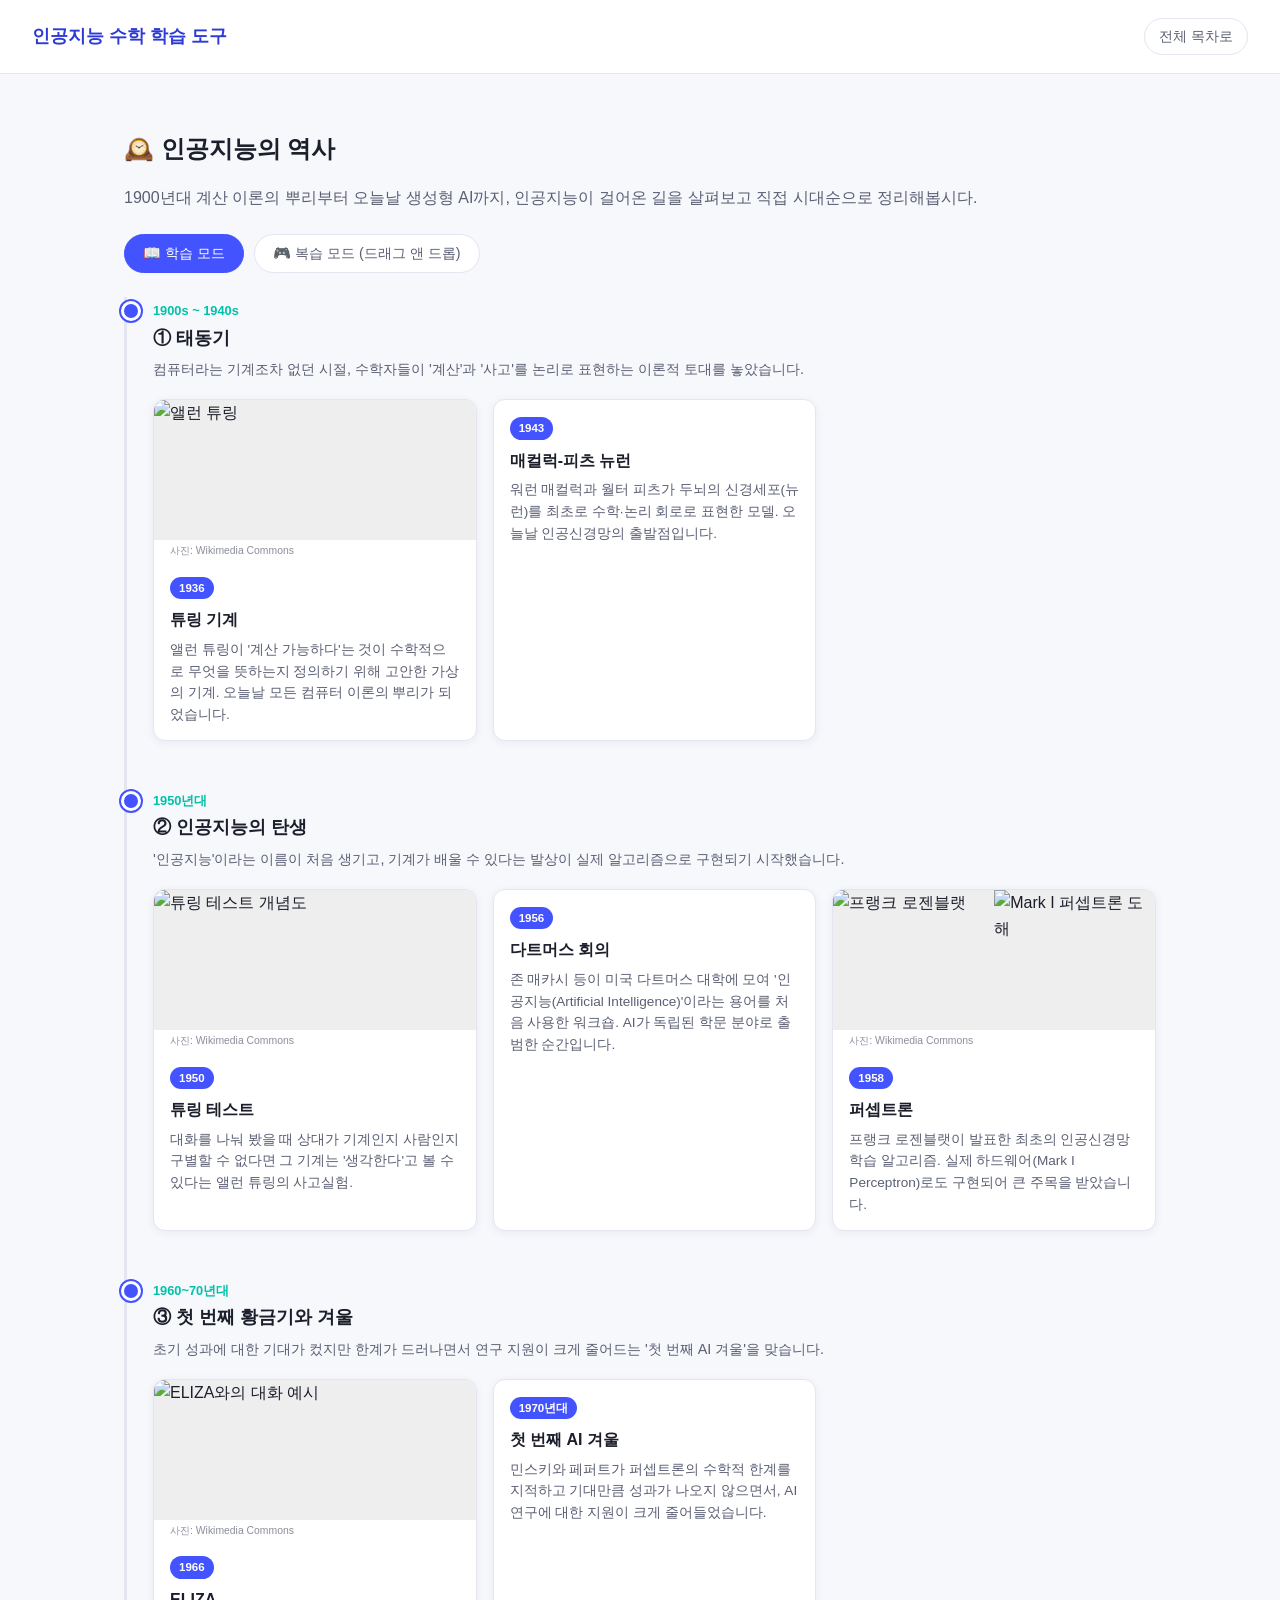
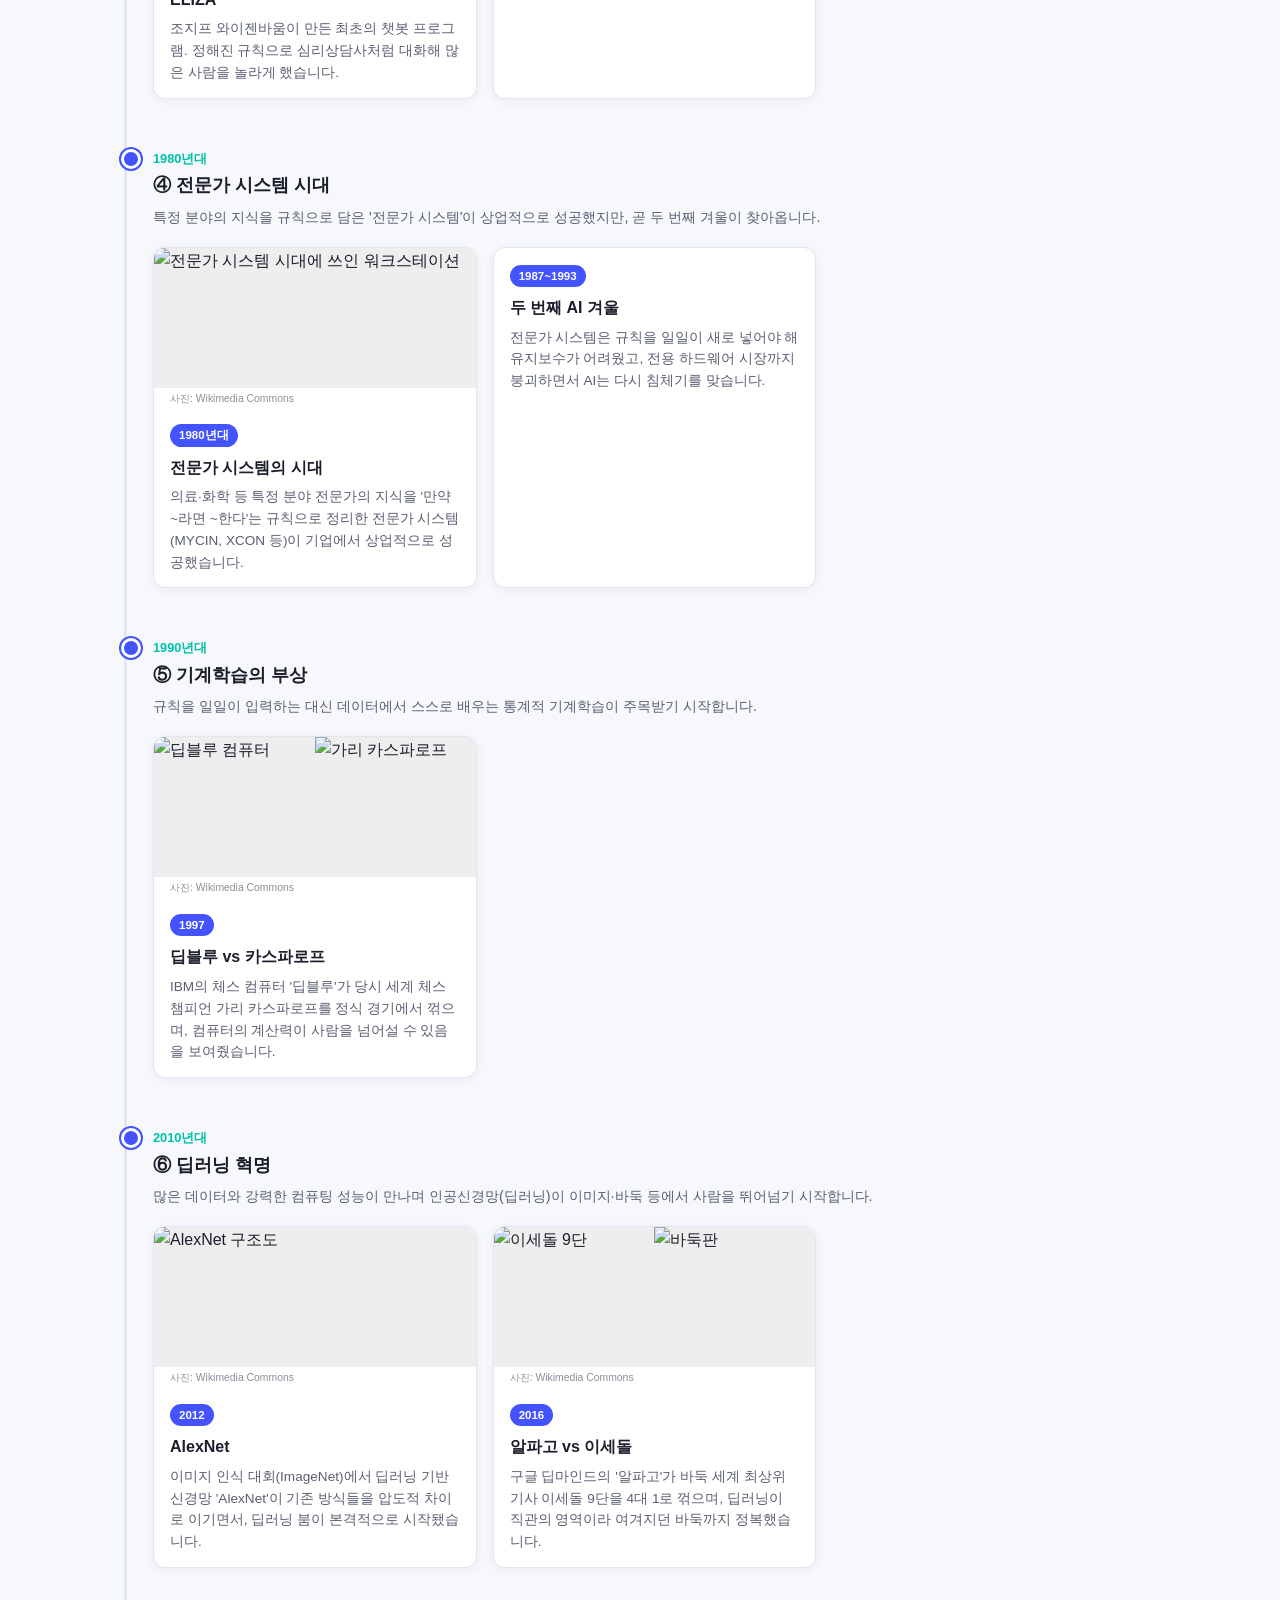
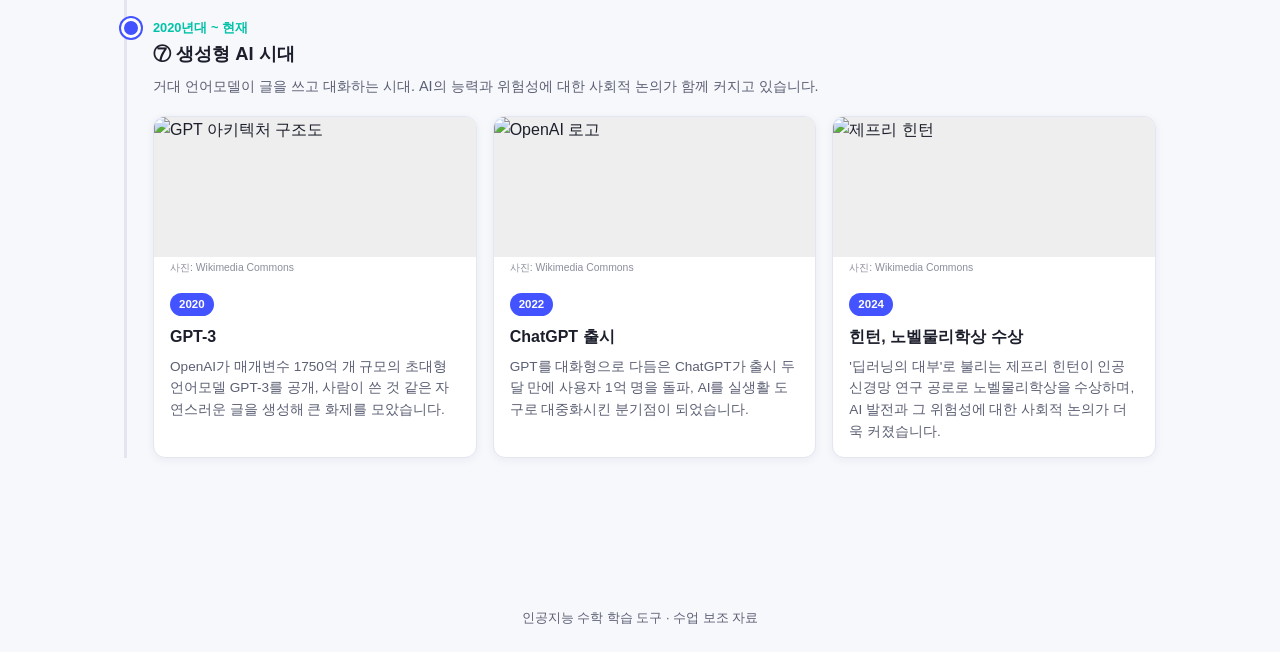
==== unit1-ai-history/ai-history.html @ d819236b "Add Unit 1: interactive AI history timeline with drag-and-drop review Covers 1900s foundations throu" ====
<!DOCTYPE html>
<html lang="ko">
<head>
<meta charset="UTF-8" />
<meta name="viewport" content="width=device-width, initial-scale=1.0" />
<title>인공지능의 역사 | 인공지능 수학 학습 도구</title>
<link rel="stylesheet" href="../assets/common.css" />
<style>
  .mode-switch {
    display: flex;
    gap: 10px;
    margin-bottom: 24px;
  }
  .mode-switch button {
    background: var(--color-surface);
    color: var(--color-text-muted);
    border: 1px solid var(--color-border);
  }
  .mode-switch button.active {
    background: var(--color-primary);
    color: white;
    border-color: var(--color-primary);
  }

  /* ---- 학습 모드: 타임라인 ---- */
  .timeline {
    position: relative;
    padding-left: 26px;
    border-left: 3px solid var(--color-border);
  }
  .era-block {
    margin-bottom: 46px;
    position: relative;
  }
  .era-block::before {
    content: "";
    position: absolute;
    left: -32px;
    top: 4px;
    width: 14px;
    height: 14px;
    border-radius: 50%;
    background: var(--color-primary);
    border: 3px solid var(--color-surface);
    box-shadow: 0 0 0 2px var(--color-primary);
  }
  .era-head h2 {
    margin: 0 0 2px;
    font-size: 1.15rem;
  }
  .era-head .range {
    font-size: 0.8rem;
    color: var(--color-accent);
    font-weight: 700;
  }
  .era-head p {
    margin: 6px 0 18px;
    color: var(--color-text-muted);
    font-size: 0.9rem;
  }
  .event-grid {
    display: grid;
    grid-template-columns: repeat(auto-fill, minmax(260px, 1fr));
    gap: 16px;
  }
  .event-card {
    background: var(--color-surface);
    border: 1px solid var(--color-border);
    border-radius: 12px;
    overflow: hidden;
    box-shadow: var(--shadow-card);
  }
  .event-card .imgs {
    display: flex;
  }
  .event-card .imgs img {
    width: 100%;
    height: 140px;
    object-fit: cover;
    display: block;
    background: #eee;
  }
  .event-card .imgs.no-img {
    display: none;
  }
  .event-card .body {
    padding: 14px 16px;
  }
  .event-card .year {
    display: inline-block;
    font-size: 0.72rem;
    font-weight: 700;
    color: white;
    background: var(--color-primary);
    padding: 2px 9px;
    border-radius: 999px;
    margin-bottom: 8px;
  }
  .event-card h3 {
    margin: 0 0 6px;
    font-size: 1rem;
  }
  .event-card p {
    margin: 0;
    font-size: 0.85rem;
    color: var(--color-text-muted);
  }
  .event-card .credit {
    display: block;
    font-size: 0.65rem;
    color: var(--color-text-muted);
    padding: 3px 16px 0;
    opacity: 0.7;
  }

  /* ---- 복습 모드: 드래그 앤 드롭 ---- */
  #reviewMode { display: none; }
  .review-toolbar {
    display: flex;
    justify-content: space-between;
    align-items: center;
    flex-wrap: wrap;
    gap: 10px;
    margin-bottom: 18px;
  }
  .score-badge {
    font-weight: 700;
    background: var(--color-bg);
    border-radius: 999px;
    padding: 8px 16px;
  }
  #cardPool {
    display: flex;
    flex-wrap: wrap;
    gap: 10px;
    min-height: 56px;
    padding: 14px;
    background: var(--color-bg);
    border: 1px dashed var(--color-border);
    border-radius: 12px;
    margin-bottom: 26px;
  }
  .event-chip {
    cursor: grab;
    user-select: none;
    background: var(--color-surface);
    border: 2px solid var(--color-border);
    border-radius: 10px;
    padding: 8px 14px;
    font-size: 0.85rem;
    font-weight: 600;
    box-shadow: var(--shadow-card);
    transition: transform 0.1s ease, border-color 0.15s ease;
  }
  .event-chip.selected {
    border-color: var(--color-primary);
    transform: translateY(-2px);
  }
  .event-chip.correct {
    border-color: var(--color-accent);
    background: #e9fbf7;
    cursor: default;
    opacity: 0.85;
  }
  .event-chip.wrong {
    animation: shake 0.35s;
    border-color: #ff5b77;
  }
  @keyframes shake {
    0%, 100% { transform: translateX(0); }
    25% { transform: translateX(-6px); }
    75% { transform: translateX(6px); }
  }

  .buckets {
    display: grid;
    grid-template-columns: repeat(auto-fit, minmax(180px, 1fr));
    gap: 14px;
  }
  .bucket {
    min-height: 130px;
    border: 2px dashed var(--color-border);
    border-radius: 12px;
    padding: 12px;
    background: var(--color-surface);
    transition: background 0.15s ease, border-color 0.15s ease;
  }
  .bucket.dragover {
    background: var(--color-bg);
    border-color: var(--color-primary);
  }
  .bucket h4 {
    margin: 0 0 4px;
    font-size: 0.85rem;
  }
  .bucket .range {
    font-size: 0.7rem;
    color: var(--color-accent);
    font-weight: 700;
    display: block;
    margin-bottom: 8px;
  }
  .bucket .slot {
    display: flex;
    flex-wrap: wrap;
    gap: 6px;
    min-height: 30px;
  }
</style>
</head>
<body>
<div id="site-header"></div>

<div class="page-wrap">
  <div class="tool-header">
    <h1>🕰️ 인공지능의 역사</h1>
    <p>1900년대 계산 이론의 뿌리부터 오늘날 생성형 AI까지, 인공지능이 걸어온 길을 살펴보고 직접 시대순으로 정리해봅시다.</p>
  </div>

  <div class="mode-switch">
    <button id="btnLearn" class="active">📖 학습 모드</button>
    <button id="btnReview">🎮 복습 모드 (드래그 앤 드롭)</button>
  </div>

  <!-- ===================== 학습 모드 ===================== -->
  <div id="learnMode">
    <div class="timeline" id="timeline"></div>
  </div>

  <!-- ===================== 복습 모드 ===================== -->
  <div id="reviewMode">
    <div class="panel">
      <p style="margin-top:0;">카드를 알맞은 시대 칸으로 <strong>드래그</strong>하거나, 카드를 <strong>탭한 뒤 원하는 칸을 탭</strong>해서 놓아보세요. 다 놓았으면 채점해보세요.</p>
      <div class="review-toolbar">
        <div class="score-badge">정답 <span id="scoreVal">0</span> / <span id="scoreTotal">0</span></div>
        <div class="controls" style="margin:0;">
          <button id="gradeBtn">채점하기</button>
          <button class="secondary" id="shuffleBtn">다시 섞기</button>
        </div>
      </div>
      <div id="cardPool"></div>
      <div class="buckets" id="buckets"></div>
    </div>
  </div>
</div>

<div id="site-footer"></div>
<script src="../assets/common.js"></script>
<script>
AIMath.header({ home: "../index.html" });
AIMath.footer();

const CREDIT = "Wikimedia Commons";

const ERAS = [
  { id: "A", label: "① 태동기", range: "1900s ~ 1940s", desc: "컴퓨터라는 기계조차 없던 시절, 수학자들이 '계산'과 '사고'를 논리로 표현하는 이론적 토대를 놓았습니다." },
  { id: "B", label: "② 인공지능의 탄생", range: "1950년대", desc: "'인공지능'이라는 이름이 처음 생기고, 기계가 배울 수 있다는 발상이 실제 알고리즘으로 구현되기 시작했습니다." },
  { id: "C", label: "③ 첫 번째 황금기와 겨울", range: "1960~70년대", desc: "초기 성과에 대한 기대가 컸지만 한계가 드러나면서 연구 지원이 크게 줄어드는 '첫 번째 AI 겨울'을 맞습니다." },
  { id: "D", label: "④ 전문가 시스템 시대", range: "1980년대", desc: "특정 분야의 지식을 규칙으로 담은 '전문가 시스템'이 상업적으로 성공했지만, 곧 두 번째 겨울이 찾아옵니다." },
  { id: "E", label: "⑤ 기계학습의 부상", range: "1990년대", desc: "규칙을 일일이 입력하는 대신 데이터에서 스스로 배우는 통계적 기계학습이 주목받기 시작합니다." },
  { id: "F", label: "⑥ 딥러닝 혁명", range: "2010년대", desc: "많은 데이터와 강력한 컴퓨팅 성능이 만나며 인공신경망(딥러닝)이 이미지·바둑 등에서 사람을 뛰어넘기 시작합니다." },
  { id: "G", label: "⑦ 생성형 AI 시대", range: "2020년대 ~ 현재", desc: "거대 언어모델이 글을 쓰고 대화하는 시대. AI의 능력과 위험성에 대한 사회적 논의가 함께 커지고 있습니다." },
];
const EVENTS = [
  {
    id: 1, era: "A", year: "1936", title: "튜링 기계",
    desc: "앨런 튜링이 '계산 가능하다'는 것이 수학적으로 무엇을 뜻하는지 정의하기 위해 고안한 가상의 기계. 오늘날 모든 컴퓨터 이론의 뿌리가 되었습니다.",
    imgs: [{ src: "https://upload.wikimedia.org/wikipedia/commons/c/ce/Alan_turing_header.jpg", alt: "앨런 튜링" }],
  },
  {
    id: 2, era: "A", year: "1943", title: "매컬럭-피츠 뉴런",
    desc: "워런 매컬럭과 월터 피츠가 두뇌의 신경세포(뉴런)를 최초로 수학·논리 회로로 표현한 모델. 오늘날 인공신경망의 출발점입니다.",
    imgs: [],
  },
  {
    id: 3, era: "B", year: "1950", title: "튜링 테스트",
    desc: "대화를 나눠 봤을 때 상대가 기계인지 사람인지 구별할 수 없다면 그 기계는 '생각한다'고 볼 수 있다는 앨런 튜링의 사고실험.",
    imgs: [{ src: "https://upload.wikimedia.org/wikipedia/commons/5/55/Turing_test_diagram.png", alt: "튜링 테스트 개념도" }],
  },
  {
    id: 4, era: "B", year: "1956", title: "다트머스 회의",
    desc: "존 매카시 등이 미국 다트머스 대학에 모여 '인공지능(Artificial Intelligence)'이라는 용어를 처음 사용한 워크숍. AI가 독립된 학문 분야로 출범한 순간입니다.",
    imgs: [],
  },
  {
    id: 5, era: "B", year: "1958", title: "퍼셉트론",
    desc: "프랭크 로젠블랫이 발표한 최초의 인공신경망 학습 알고리즘. 실제 하드웨어(Mark I Perceptron)로도 구현되어 큰 주목을 받았습니다.",
    imgs: [
      { src: "https://upload.wikimedia.org/wikipedia/commons/3/3b/Frank_Rosenblatt.jpg", alt: "프랭크 로젠블랫" },
      { src: "https://upload.wikimedia.org/wikipedia/commons/thumb/1/13/Mark_I_Perceptron%2C_Figure_2_of_operator%27s_manual.png/960px-Mark_I_Perceptron%2C_Figure_2_of_operator%27s_manual.png", alt: "Mark I 퍼셉트론 도해" },
    ],
  },
  {
    id: 6, era: "C", year: "1966", title: "ELIZA",
    desc: "조지프 와이젠바움이 만든 최초의 챗봇 프로그램. 정해진 규칙으로 심리상담사처럼 대화해 많은 사람을 놀라게 했습니다.",
    imgs: [{ src: "https://upload.wikimedia.org/wikipedia/commons/7/79/ELIZA_conversation.png", alt: "ELIZA와의 대화 예시" }],
  },
  {
    id: 7, era: "C", year: "1970년대", title: "첫 번째 AI 겨울",
    desc: "민스키와 페퍼트가 퍼셉트론의 수학적 한계를 지적하고 기대만큼 성과가 나오지 않으면서, AI 연구에 대한 지원이 크게 줄어들었습니다.",
    imgs: [],
  },
  {
    id: 8, era: "D", year: "1980년대", title: "전문가 시스템의 시대",
    desc: "의료·화학 등 특정 분야 전문가의 지식을 '만약 ~라면 ~한다'는 규칙으로 정리한 전문가 시스템(MYCIN, XCON 등)이 기업에서 상업적으로 성공했습니다.",
    imgs: [{ src: "https://upload.wikimedia.org/wikipedia/commons/5/53/Symbolics3640_Modified.JPG", alt: "전문가 시스템 시대에 쓰인 워크스테이션" }],
  },
  {
    id: 9, era: "D", year: "1987~1993", title: "두 번째 AI 겨울",
    desc: "전문가 시스템은 규칙을 일일이 새로 넣어야 해 유지보수가 어려웠고, 전용 하드웨어 시장까지 붕괴하면서 AI는 다시 침체기를 맞습니다.",
    imgs: [],
  },
  {
    id: 10, era: "E", year: "1997", title: "딥블루 vs 카스파로프",
    desc: "IBM의 체스 컴퓨터 '딥블루'가 당시 세계 체스 챔피언 가리 카스파로프를 정식 경기에서 꺾으며, 컴퓨터의 계산력이 사람을 넘어설 수 있음을 보여줬습니다.",
    imgs: [
      { src: "https://upload.wikimedia.org/wikipedia/commons/b/be/Deep_Blue.jpg", alt: "딥블루 컴퓨터" },
      { src: "https://upload.wikimedia.org/wikipedia/commons/thumb/b/b9/Garri_Kasparow_%2818776605665%29_%28cropped%29_2.jpg/960px-Garri_Kasparow_%2818776605665%29_%28cropped%29_2.jpg", alt: "가리 카스파로프" },
    ],
  },
  {
    id: 11, era: "F", year: "2012", title: "AlexNet",
    desc: "이미지 인식 대회(ImageNet)에서 딥러닝 기반 신경망 'AlexNet'이 기존 방식들을 압도적 차이로 이기면서, 딥러닝 붐이 본격적으로 시작됐습니다.",
    imgs: [{ src: "https://upload.wikimedia.org/wikipedia/commons/thumb/a/ad/AlexNet_block_diagram.svg/960px-AlexNet_block_diagram.svg.png", alt: "AlexNet 구조도" }],
  },
  {
    id: 12, era: "F", year: "2016", title: "알파고 vs 이세돌",
    desc: "구글 딥마인드의 '알파고'가 바둑 세계 최상위 기사 이세돌 9단을 4대 1로 꺾으며, 딥러닝이 직관의 영역이라 여겨지던 바둑까지 정복했습니다.",
    imgs: [
      { src: "https://upload.wikimedia.org/wikipedia/commons/2/25/Lee_Se-Dol_-_2016_%28cropped%29.jpg", alt: "이세돌 9단" },
      { src: "https://upload.wikimedia.org/wikipedia/commons/thumb/2/2a/FloorGoban.JPG/960px-FloorGoban.JPG", alt: "바둑판" },
    ],
  },
  {
    id: 13, era: "G", year: "2020", title: "GPT-3",
    desc: "OpenAI가 매개변수 1750억 개 규모의 초대형 언어모델 GPT-3를 공개, 사람이 쓴 것 같은 자연스러운 글을 생성해 큰 화제를 모았습니다.",
    imgs: [{ src: "https://upload.wikimedia.org/wikipedia/commons/thumb/5/51/Full_GPT_architecture.svg/960px-Full_GPT_architecture.svg.png", alt: "GPT 아키텍처 구조도" }],
  },
  {
    id: 14, era: "G", year: "2022", title: "ChatGPT 출시",
    desc: "GPT를 대화형으로 다듬은 ChatGPT가 출시 두 달 만에 사용자 1억 명을 돌파, AI를 실생활 도구로 대중화시킨 분기점이 되었습니다.",
    imgs: [{ src: "https://upload.wikimedia.org/wikipedia/commons/thumb/6/66/OpenAI_logo_2025_%28symbol%29.svg/960px-OpenAI_logo_2025_%28symbol%29.svg.png", alt: "OpenAI 로고" }],
  },
  {
    id: 15, era: "G", year: "2024", title: "힌턴, 노벨물리학상 수상",
    desc: "'딥러닝의 대부'로 불리는 제프리 힌턴이 인공신경망 연구 공로로 노벨물리학상을 수상하며, AI 발전과 그 위험성에 대한 사회적 논의가 더욱 커졌습니다.",
    imgs: [{ src: "https://upload.wikimedia.org/wikipedia/commons/thumb/8/82/Geoffrey_Hinton_in_2026.jpg/960px-Geoffrey_Hinton_in_2026.jpg", alt: "제프리 힌턴" }],
  },
];

// ---------------- 학습 모드 렌더 ----------------
const timelineEl = document.getElementById("timeline");
ERAS.forEach(era => {
  const block = document.createElement("div");
  block.className = "era-block";
  const evs = EVENTS.filter(e => e.era === era.id);
  block.innerHTML =
    '<div class="era-head"><span class="range">' + era.range + '</span><h2>' + era.label + '</h2><p>' + era.desc + '</p></div>' +
    '<div class="event-grid">' +
    evs.map(ev => {
      const imgsHtml = ev.imgs.length
        ? '<div class="imgs">' + ev.imgs.map(im => '<img src="' + im.src + '" alt="' + im.alt + '" loading="lazy">').join("") + '</div>' +
          '<span class="credit">사진: ' + CREDIT + '</span>'
        : "";
      return '<div class="event-card">' + imgsHtml +
        '<div class="body"><span class="year">' + ev.year + '</span><h3>' + ev.title + '</h3><p>' + ev.desc + '</p></div></div>';
    }).join("") +
    '</div>';
  timelineEl.appendChild(block);
});

// ---------------- 모드 전환 ----------------
const btnLearn = document.getElementById("btnLearn");
const btnReview = document.getElementById("btnReview");
const learnMode = document.getElementById("learnMode");
const reviewMode = document.getElementById("reviewMode");

btnLearn.addEventListener("click", () => {
  btnLearn.classList.add("active");
  btnReview.classList.remove("active");
  learnMode.style.display = "";
  reviewMode.style.display = "none";
});
btnReview.addEventListener("click", () => {
  btnReview.classList.add("active");
  btnLearn.classList.remove("active");
  reviewMode.style.display = "";
  learnMode.style.display = "none";
});

// ---------------- 복습 모드: 드래그 앤 드롭 ----------------
const cardPool = document.getElementById("cardPool");
const bucketsEl = document.getElementById("buckets");
const scoreVal = document.getElementById("scoreVal");
const scoreTotal = document.getElementById("scoreTotal");
scoreTotal.textContent = EVENTS.length;

let selectedChip = null;

function shuffle(arr) {
  const a = arr.slice();
  for (let i = a.length - 1; i > 0; i--) {
    const j = Math.floor(Math.random() * (i + 1));
    [a[i], a[j]] = [a[j], a[i]];
  }
  return a;
}

function buildBuckets() {
  bucketsEl.innerHTML = "";
  ERAS.forEach(era => {
    const b = document.createElement("div");
    b.className = "bucket";
    b.dataset.era = era.id;
    b.innerHTML = '<h4>' + era.label + '</h4><span class="range">' + era.range + '</span><div class="slot"></div>';
    bucketsEl.appendChild(b);
    attachBucketEvents(b);
  });
}

function buildChip(ev) {
  const chip = document.createElement("div");
  chip.className = "event-chip";
  chip.draggable = true;
  chip.dataset.id = ev.id;
  chip.dataset.era = ev.era;
  chip.textContent = ev.title;

  chip.addEventListener("dragstart", e => {
    e.dataTransfer.setData("text/plain", ev.id);
    setTimeout(() => chip.style.opacity = "0.4", 0);
  });
  chip.addEventListener("dragend", () => { chip.style.opacity = "1"; });

  chip.addEventListener("click", () => {
    if (chip.classList.contains("correct")) return;
    if (selectedChip === chip) {
      chip.classList.remove("selected");
      selectedChip = null;
      return;
    }
    if (selectedChip) selectedChip.classList.remove("selected");
    selectedChip = chip;
    chip.classList.add("selected");
  });

  return chip;
}

function attachBucketEvents(bucket) {
  bucket.addEventListener("dragover", e => { e.preventDefault(); bucket.classList.add("dragover"); });
  bucket.addEventListener("dragleave", () => bucket.classList.remove("dragover"));
  bucket.addEventListener("drop", e => {
    e.preventDefault();
    bucket.classList.remove("dragover");
    const id = e.dataTransfer.getData("text/plain");
    const chip = document.querySelector('.event-chip[data-id="' + id + '"]');
    if (chip) bucket.querySelector(".slot").appendChild(chip);
  });
  bucket.addEventListener("click", () => {
    if (selectedChip) {
      bucket.querySelector(".slot").appendChild(selectedChip);
      selectedChip.classList.remove("selected");
      selectedChip = null;
    }
  });
}

function setupReview() {
  cardPool.innerHTML = "";
  buildBuckets();
  shuffle(EVENTS).forEach(ev => cardPool.appendChild(buildChip(ev)));
  scoreVal.textContent = "0";
}

document.getElementById("shuffleBtn").addEventListener("click", setupReview);

document.getElementById("gradeBtn").addEventListener("click", () => {
  let correct = 0;
  document.querySelectorAll(".bucket").forEach(bucket => {
    const eraId = bucket.dataset.era;
    bucket.querySelectorAll(".event-chip").forEach(chip => {
      if (chip.classList.contains("correct")) { correct++; return; }
      if (chip.dataset.era === eraId) {
        chip.classList.add("correct");
        correct++;
      } else {
        chip.classList.add("wrong");
        setTimeout(() => {
          chip.classList.remove("wrong");
          cardPool.appendChild(chip);
        }, 400);
      }
    });
  });
  scoreVal.textContent = correct;
});

setupReview();
</script>
</body>
</html>
---- assets/common.css ----
/* 인공지능 수학 학습 도구 - 공통 스타일 */

:root {
  --color-bg: #f7f8fc;
  --color-surface: #ffffff;
  --color-text: #1c1f2b;
  --color-text-muted: #5b5f73;
  --color-primary: #4353ff;
  --color-primary-dark: #2d3ad6;
  --color-accent: #00c2a8;
  --color-border: #e3e5f0;
  --shadow-card: 0 2px 10px rgba(30, 34, 60, 0.06);
  --shadow-card-hover: 0 8px 24px rgba(30, 34, 60, 0.12);
  --radius: 14px;
  --font-sans: "Pretendard", "Noto Sans KR", -apple-system, BlinkMacSystemFont,
    "Malgun Gothic", sans-serif;
}

* {
  box-sizing: border-box;
}

body {
  margin: 0;
  font-family: var(--font-sans);
  background: var(--color-bg);
  color: var(--color-text);
  line-height: 1.6;
}

a {
  color: inherit;
  text-decoration: none;
}

.site-header {
  display: flex;
  align-items: center;
  justify-content: space-between;
  padding: 18px 32px;
  background: var(--color-surface);
  border-bottom: 1px solid var(--color-border);
  position: sticky;
  top: 0;
  z-index: 10;
}

.site-header .brand {
  font-weight: 800;
  font-size: 1.1rem;
  color: var(--color-primary-dark);
}

.site-header .home-link {
  font-size: 0.9rem;
  color: var(--color-text-muted);
  padding: 6px 14px;
  border-radius: 999px;
  border: 1px solid var(--color-border);
}

.site-header .home-link:hover {
  background: var(--color-bg);
}

.page-wrap {
  max-width: 1080px;
  margin: 0 auto;
  padding: 40px 24px 80px;
}

.hero {
  text-align: center;
  padding: 48px 20px 16px;
}

.hero h1 {
  font-size: 2rem;
  margin-bottom: 8px;
}

.hero p {
  color: var(--color-text-muted);
  font-size: 1.05rem;
}

.unit-section {
  margin-top: 48px;
}

.unit-section h2 {
  font-size: 1.3rem;
  border-left: 5px solid var(--color-primary);
  padding-left: 12px;
  margin-bottom: 18px;
}

.unit-section .unit-desc {
  color: var(--color-text-muted);
  font-size: 0.92rem;
  margin: -10px 0 18px 17px;
}

.card-grid {
  display: grid;
  grid-template-columns: repeat(auto-fill, minmax(240px, 1fr));
  gap: 16px;
}

.tool-card {
  display: block;
  background: var(--color-surface);
  border: 1px solid var(--color-border);
  border-radius: var(--radius);
  padding: 20px;
  box-shadow: var(--shadow-card);
  transition: transform 0.15s ease, box-shadow 0.15s ease;
}

.tool-card:not(.disabled):hover {
  transform: translateY(-3px);
  box-shadow: var(--shadow-card-hover);
}

.tool-card .icon {
  font-size: 1.6rem;
}

.tool-card h3 {
  margin: 10px 0 6px;
  font-size: 1.05rem;
}

.tool-card p {
  margin: 0;
  font-size: 0.85rem;
  color: var(--color-text-muted);
}

.tool-card.disabled {
  opacity: 0.5;
  cursor: not-allowed;
}

.badge {
  display: inline-block;
  font-size: 0.7rem;
  padding: 2px 8px;
  border-radius: 999px;
  background: var(--color-accent);
  color: white;
  margin-left: 6px;
  vertical-align: middle;
}

.badge.soon {
  background: var(--color-text-muted);
}

/* 개별 도구 페이지 공통 레이아웃 */
.tool-header {
  margin-bottom: 24px;
}

.tool-header h1 {
  font-size: 1.5rem;
  margin-bottom: 6px;
}

.tool-header p {
  color: var(--color-text-muted);
}

.panel {
  background: var(--color-surface);
  border: 1px solid var(--color-border);
  border-radius: var(--radius);
  padding: 24px;
  box-shadow: var(--shadow-card);
  margin-bottom: 24px;
}

.controls {
  display: flex;
  flex-wrap: wrap;
  gap: 20px;
  align-items: center;
  margin-bottom: 16px;
}

.control-group {
  display: flex;
  flex-direction: column;
  gap: 6px;
  font-size: 0.85rem;
  color: var(--color-text-muted);
}

.control-group input[type="range"] {
  width: 180px;
}

.control-group .value {
  color: var(--color-text);
  font-weight: 600;
}

button {
  font-family: inherit;
  font-size: 0.9rem;
  padding: 9px 18px;
  border-radius: 999px;
  border: none;
  background: var(--color-primary);
  color: white;
  cursor: pointer;
  transition: background 0.15s ease;
}

button:hover {
  background: var(--color-primary-dark);
}

button.secondary {
  background: var(--color-surface);
  color: var(--color-text);
  border: 1px solid var(--color-border);
}

button.secondary:hover {
  background: var(--color-bg);
}

canvas {
  width: 100%;
  display: block;
  background: var(--color-surface);
  border-radius: 10px;
}

.log-table {
  width: 100%;
  border-collapse: collapse;
  font-size: 0.85rem;
}

.log-table th,
.log-table td {
  text-align: right;
  padding: 6px 10px;
  border-bottom: 1px solid var(--color-border);
}

.log-table th:first-child,
.log-table td:first-child {
  text-align: left;
}

.stat-row {
  display: flex;
  gap: 24px;
  flex-wrap: wrap;
  font-size: 0.95rem;
  margin-bottom: 16px;
}

.stat-row .stat {
  background: var(--color-bg);
  border-radius: 10px;
  padding: 10px 16px;
}

.stat .label {
  font-size: 0.75rem;
  color: var(--color-text-muted);
  display: block;
}

.stat .val {
  font-weight: 700;
  font-size: 1.1rem;
}

.site-footer {
  text-align: center;
  padding: 24px;
  color: var(--color-text-muted);
  font-size: 0.8rem;
}
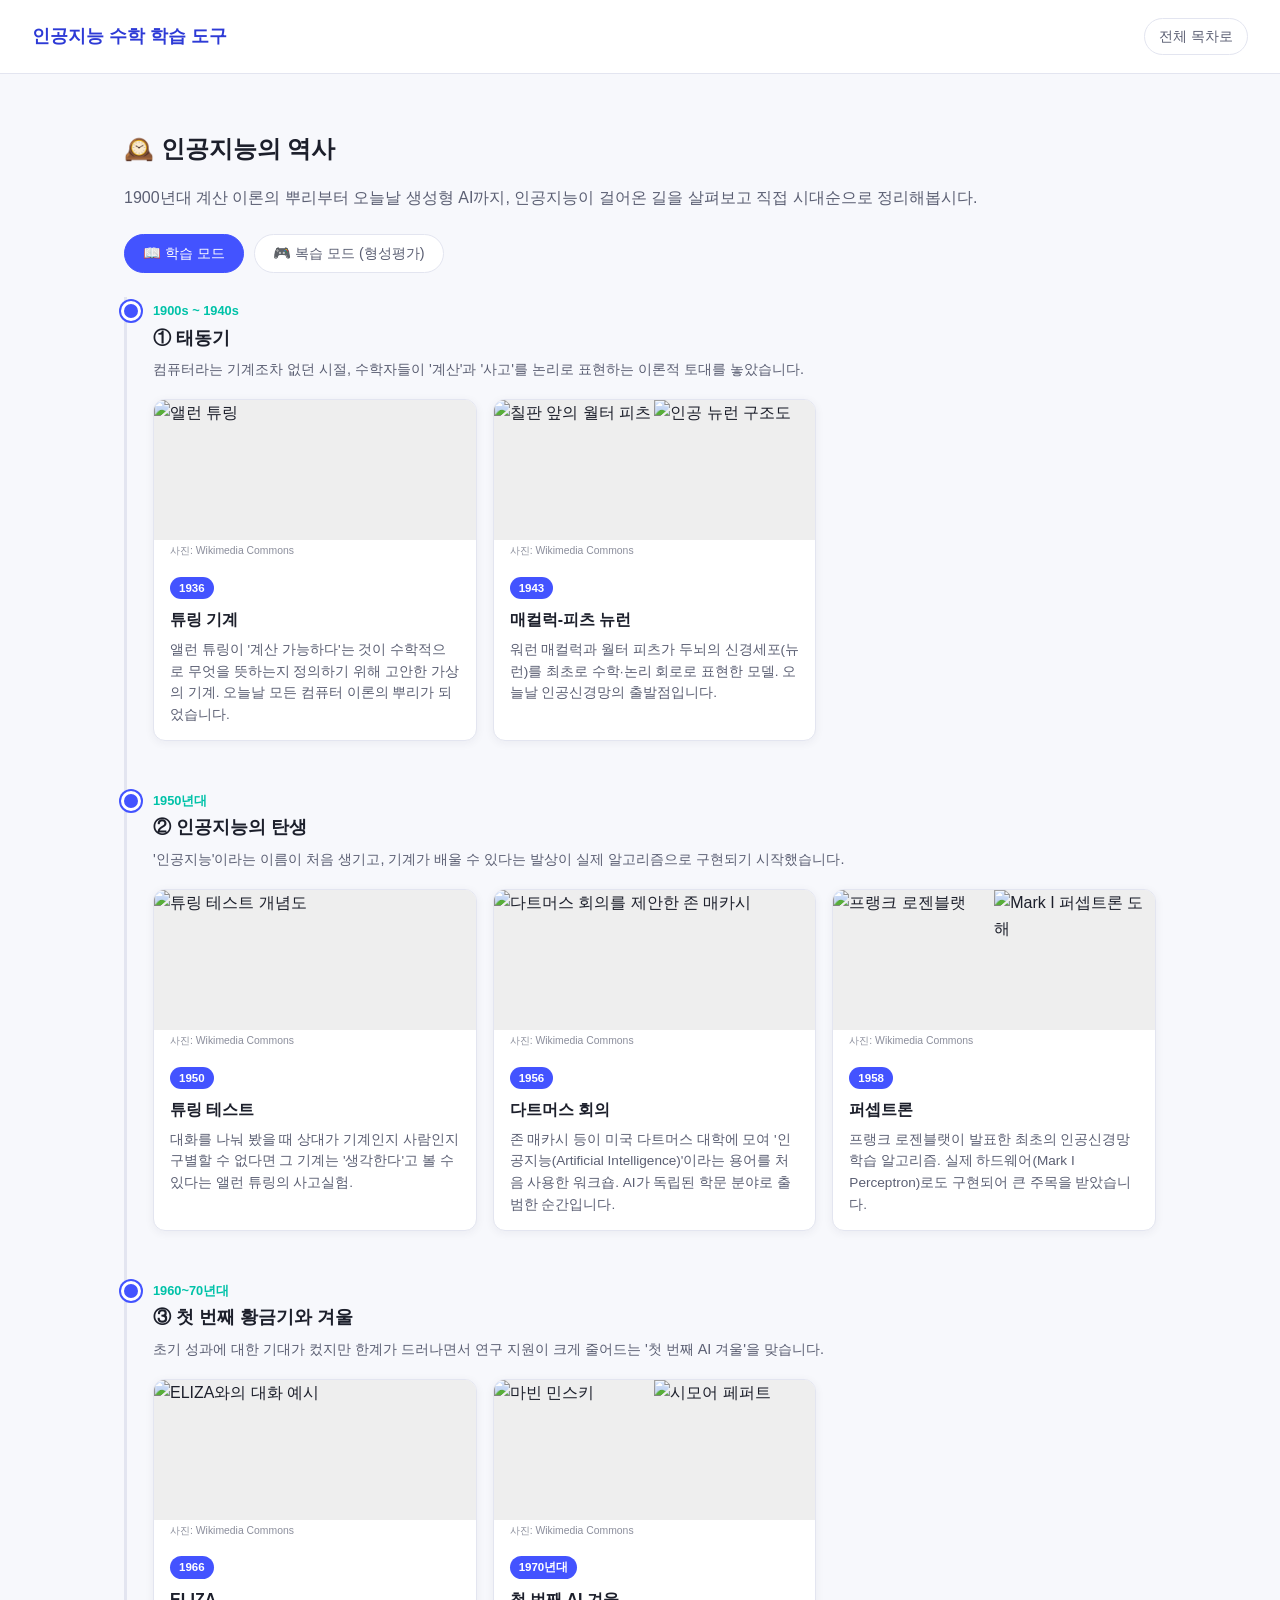
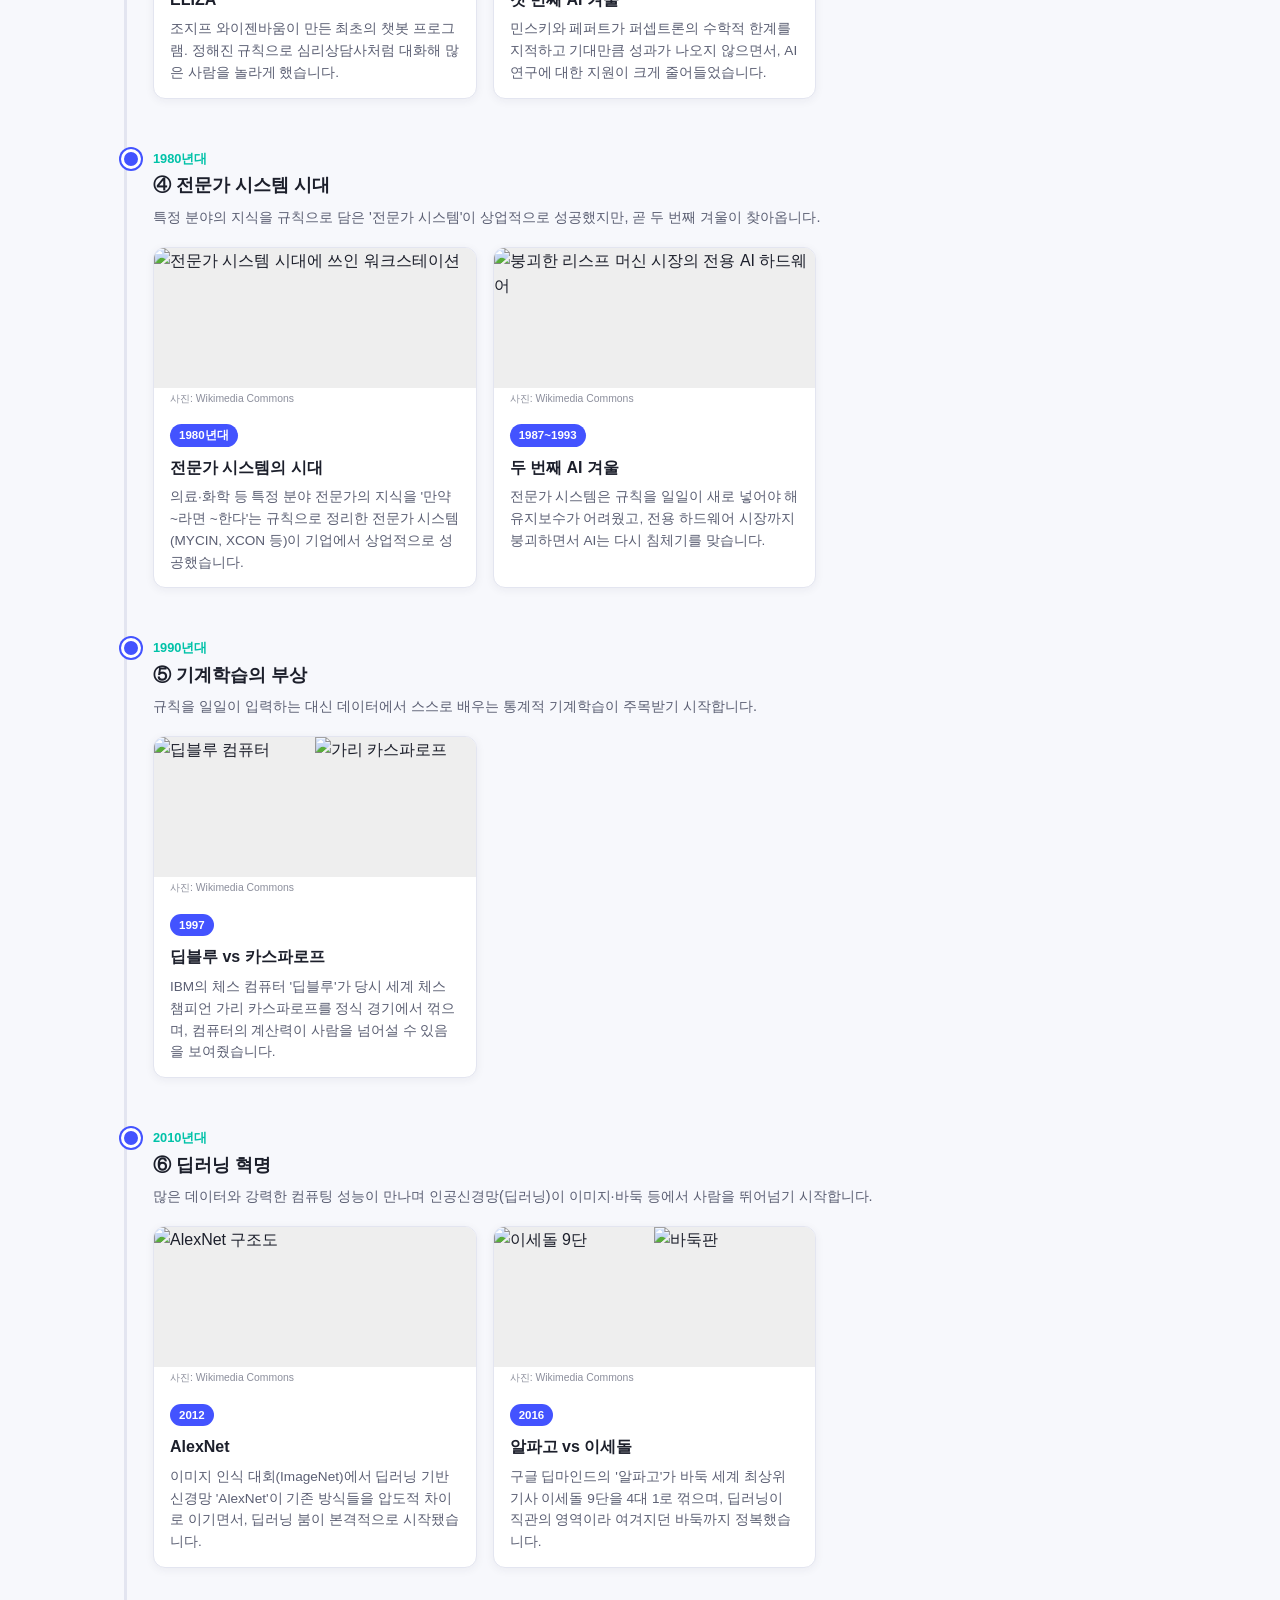
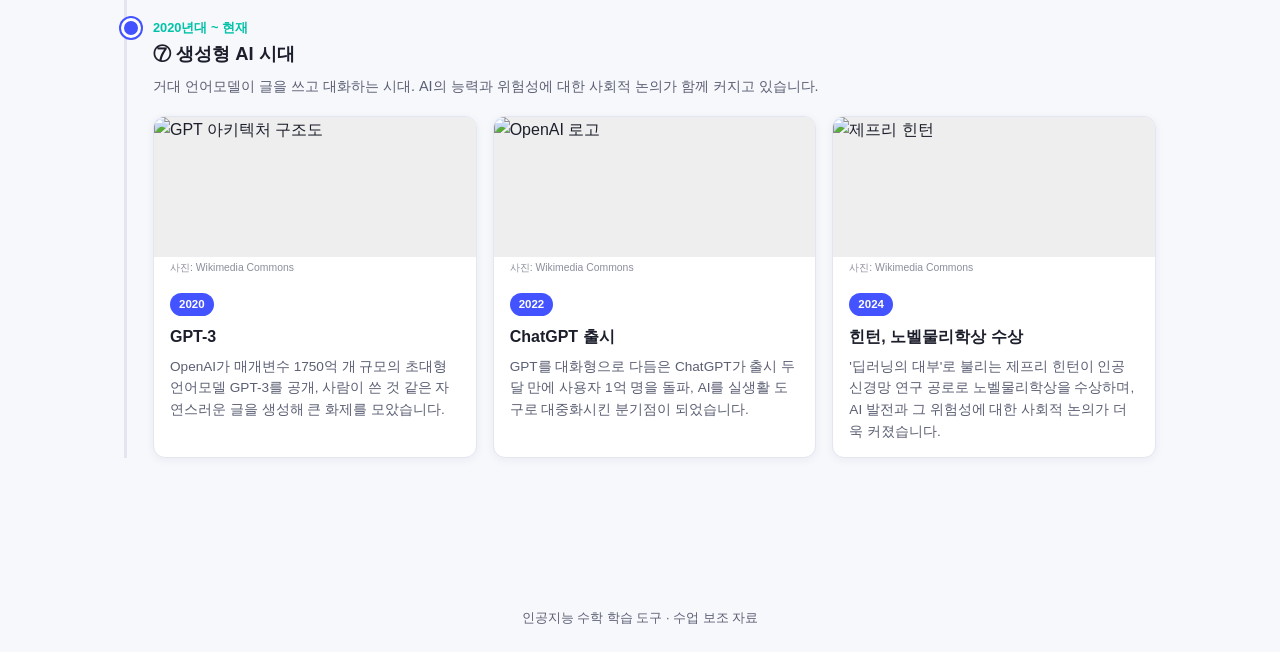
==== commit 2210e761: "Fill missing AI-history images and complete the formative-assessment review Add Wikimedia photos/dia" ====
--- a/unit1-ai-history/ai-history.html
+++ b/unit1-ai-history/ai-history.html
@@ -206,6 +206,108 @@
     gap: 6px;
     min-height: 30px;
   }
+
+  /* ---- 복습 모드: 확인 퀴즈 ---- */
+  .step-title {
+    display: flex;
+    align-items: center;
+    gap: 10px;
+    margin: 0 0 14px;
+    font-size: 1.1rem;
+  }
+  .step-title .num {
+    display: inline-flex;
+    align-items: center;
+    justify-content: center;
+    width: 26px; height: 26px;
+    border-radius: 50%;
+    background: var(--color-primary);
+    color: white;
+    font-size: 0.8rem;
+    font-weight: 700;
+  }
+  .quiz-progress {
+    font-size: 0.82rem;
+    color: var(--color-text-muted);
+    margin-bottom: 10px;
+  }
+  .quiz-question {
+    font-size: 1.02rem;
+    font-weight: 700;
+    margin-bottom: 16px;
+  }
+  .quiz-choices {
+    display: flex;
+    flex-direction: column;
+    gap: 10px;
+    margin-bottom: 14px;
+  }
+  .quiz-choice {
+    text-align: left;
+    background: var(--color-surface);
+    border: 1.5px solid var(--color-border);
+    border-radius: 10px;
+    padding: 12px 16px;
+    font-size: 0.92rem;
+    cursor: pointer;
+    color: var(--color-text);
+  }
+  .quiz-choice:hover:not(:disabled) {
+    border-color: var(--color-primary);
+  }
+  .quiz-choice.correct {
+    border-color: var(--color-accent);
+    background: #e9fbf7;
+    font-weight: 700;
+  }
+  .quiz-choice.wrong {
+    border-color: #ff5b77;
+    background: #ffecec;
+  }
+  .quiz-choice:disabled {
+    cursor: default;
+    opacity: 0.85;
+  }
+  .quiz-explain {
+    font-size: 0.86rem;
+    color: var(--color-text-muted);
+    background: var(--color-bg);
+    border-radius: 10px;
+    padding: 10px 14px;
+    margin-bottom: 14px;
+    display: none;
+  }
+  .quiz-final {
+    text-align: center;
+    padding: 20px 0 4px;
+  }
+  .quiz-final .big-score {
+    font-size: 2.2rem;
+    font-weight: 800;
+    color: var(--color-primary-dark);
+  }
+
+  .summary-panel {
+    background: linear-gradient(135deg, #eef0ff, #e9fbf7);
+    border-radius: 14px;
+  }
+  .summary-panel .big-pct {
+    font-size: 2.6rem;
+    font-weight: 800;
+    color: var(--color-primary-dark);
+  }
+  .summary-row {
+    display: flex;
+    gap: 24px;
+    flex-wrap: wrap;
+    margin: 14px 0;
+  }
+  .summary-row .item {
+    background: rgba(255,255,255,0.7);
+    border-radius: 10px;
+    padding: 10px 16px;
+    font-size: 0.9rem;
+  }
 </style>
 </head>
 <body>
@@ -219,7 +321,7 @@
 
   <div class="mode-switch">
     <button id="btnLearn" class="active">📖 학습 모드</button>
-    <button id="btnReview">🎮 복습 모드 (드래그 앤 드롭)</button>
+    <button id="btnReview">🎮 복습 모드 (형성평가)</button>
   </div>
 
   <!-- ===================== 학습 모드 ===================== -->
@@ -227,9 +329,10 @@
     <div class="timeline" id="timeline"></div>
   </div>
 
-  <!-- ===================== 복습 모드 ===================== -->
+  <!-- ===================== 복습 모드 (형성평가) ===================== -->
   <div id="reviewMode">
     <div class="panel">
+      <h2 class="step-title"><span class="num">1</span> 시대별로 분류하기</h2>
       <p style="margin-top:0;">카드를 알맞은 시대 칸으로 <strong>드래그</strong>하거나, 카드를 <strong>탭한 뒤 원하는 칸을 탭</strong>해서 놓아보세요. 다 놓았으면 채점해보세요.</p>
       <div class="review-toolbar">
         <div class="score-badge">정답 <span id="scoreVal">0</span> / <span id="scoreTotal">0</span></div>
@@ -241,6 +344,22 @@
       <div id="cardPool"></div>
       <div class="buckets" id="buckets"></div>
     </div>
+
+    <div class="panel" id="quizPanel">
+      <h2 class="step-title"><span class="num">2</span> 확인 퀴즈</h2>
+      <div id="quizArea"></div>
+    </div>
+
+    <div class="panel summary-panel" id="summaryPanel" style="display:none;">
+      <h2 style="margin-top:0;">📋 형성평가 결과</h2>
+      <div class="big-pct" id="summaryPct">-</div>
+      <div class="summary-row">
+        <div class="item">1단계 시대 분류: <strong id="summaryDrag">-</strong></div>
+        <div class="item">2단계 확인 퀴즈: <strong id="summaryQuiz">-</strong></div>
+      </div>
+      <p id="summaryMsg" style="font-weight:700;"></p>
+      <button id="retryAllBtn">전체 다시 풀기</button>
+    </div>
   </div>
 </div>
 
@@ -270,7 +389,10 @@
   {
     id: 2, era: "A", year: "1943", title: "매컬럭-피츠 뉴런",
     desc: "워런 매컬럭과 월터 피츠가 두뇌의 신경세포(뉴런)를 최초로 수학·논리 회로로 표현한 모델. 오늘날 인공신경망의 출발점입니다.",
-    imgs: [],
+    imgs: [
+      { src: "https://upload.wikimedia.org/wikipedia/commons/a/a0/1954_Walter_Pitts_and_a_blackboard.jpg", alt: "칠판 앞의 월터 피츠" },
+      { src: "https://upload.wikimedia.org/wikipedia/commons/thumb/c/c6/Artificial_neuron_structure.svg/960px-Artificial_neuron_structure.svg.png", alt: "인공 뉴런 구조도" },
+    ],
   },
   {
     id: 3, era: "B", year: "1950", title: "튜링 테스트",
@@ -280,7 +402,7 @@
   {
     id: 4, era: "B", year: "1956", title: "다트머스 회의",
     desc: "존 매카시 등이 미국 다트머스 대학에 모여 '인공지능(Artificial Intelligence)'이라는 용어를 처음 사용한 워크숍. AI가 독립된 학문 분야로 출범한 순간입니다.",
-    imgs: [],
+    imgs: [{ src: "https://upload.wikimedia.org/wikipedia/commons/thumb/4/49/John_McCarthy_Stanford.jpg/960px-John_McCarthy_Stanford.jpg", alt: "다트머스 회의를 제안한 존 매카시" }],
   },
   {
     id: 5, era: "B", year: "1958", title: "퍼셉트론",
@@ -298,7 +420,10 @@
   {
     id: 7, era: "C", year: "1970년대", title: "첫 번째 AI 겨울",
     desc: "민스키와 페퍼트가 퍼셉트론의 수학적 한계를 지적하고 기대만큼 성과가 나오지 않으면서, AI 연구에 대한 지원이 크게 줄어들었습니다.",
-    imgs: [],
+    imgs: [
+      { src: "https://upload.wikimedia.org/wikipedia/commons/f/f9/Marvin_Minsky_at_OLPCb_%283x4_cropped%29.jpg", alt: "마빈 민스키" },
+      { src: "https://upload.wikimedia.org/wikipedia/commons/7/74/Seymour_Papert.jpg", alt: "시모어 페퍼트" },
+    ],
   },
   {
     id: 8, era: "D", year: "1980년대", title: "전문가 시스템의 시대",
@@ -308,7 +433,7 @@
   {
     id: 9, era: "D", year: "1987~1993", title: "두 번째 AI 겨울",
     desc: "전문가 시스템은 규칙을 일일이 새로 넣어야 해 유지보수가 어려웠고, 전용 하드웨어 시장까지 붕괴하면서 AI는 다시 침체기를 맞습니다.",
-    imgs: [],
+    imgs: [{ src: "https://upload.wikimedia.org/wikipedia/commons/thumb/1/16/LISP_machine.jpg/960px-LISP_machine.jpg", alt: "붕괴한 리스프 머신 시장의 전용 AI 하드웨어" }],
   },
   {
     id: 10, era: "E", year: "1997", title: "딥블루 vs 카스파로프",
@@ -345,6 +470,75 @@
     id: 15, era: "G", year: "2024", title: "힌턴, 노벨물리학상 수상",
     desc: "'딥러닝의 대부'로 불리는 제프리 힌턴이 인공신경망 연구 공로로 노벨물리학상을 수상하며, AI 발전과 그 위험성에 대한 사회적 논의가 더욱 커졌습니다.",
     imgs: [{ src: "https://upload.wikimedia.org/wikipedia/commons/thumb/8/82/Geoffrey_Hinton_in_2026.jpg/960px-Geoffrey_Hinton_in_2026.jpg", alt: "제프리 힌턴" }],
+  },
+];
+
+const QUIZ = [
+  {
+    q: "'인공지능(Artificial Intelligence)'이라는 용어가 처음 사용된 회의는 어느 대학에서 열렸나요?",
+    choices: ["MIT", "다트머스 대학", "스탠퍼드 대학", "옥스퍼드 대학"],
+    answer: 1,
+    explain: "1956년 다트머스 대학에서 열린 워크숍에서 존 매카시 등이 '인공지능'이라는 용어를 처음 사용했습니다.",
+  },
+  {
+    q: "앨런 튜링이 1936년에 고안하여 오늘날 컴퓨터 이론의 뿌리가 된 개념은?",
+    choices: ["퍼셉트론", "인공신경망", "튜링 기계", "전문가 시스템"],
+    answer: 2,
+    explain: "튜링 기계는 '계산 가능하다'는 것을 수학적으로 정의하기 위한 가상의 기계입니다.",
+  },
+  {
+    q: "매컬럭과 피츠는 뇌의 신경세포(뉴런)를 수학·논리 회로로 표현한 최초의 모델을 제안했다.",
+    choices: ["O", "X"],
+    answer: 0,
+    explain: "1943년 매컬럭-피츠 뉴런은 오늘날 인공신경망의 출발점으로 꼽힙니다.",
+  },
+  {
+    q: "최초의 챗봇으로 불리며 심리상담사처럼 대화했던 프로그램의 이름은?",
+    choices: ["ChatGPT", "ELIZA", "Watson", "Siri"],
+    answer: 1,
+    explain: "1966년 조지프 와이젠바움이 만든 ELIZA는 정해진 규칙만으로 대화하며 많은 사람을 놀라게 했습니다.",
+  },
+  {
+    q: "첫 번째 AI 겨울이 찾아온 주된 이유는 무엇인가요?",
+    choices: ["전문가 시스템의 유지보수 어려움", "퍼셉트론의 수학적 한계가 드러나서", "전용 하드웨어 시장의 붕괴", "GPU 부족"],
+    answer: 1,
+    explain: "민스키와 페퍼트가 퍼셉트론의 한계를 수학적으로 지적하면서 첫 번째 AI 겨울이 찾아왔습니다.",
+  },
+  {
+    q: "두 번째 AI 겨울과 가장 관련 깊은 사건은?",
+    choices: ["퍼셉트론의 한계 지적", "리스프 머신(전용 AI 하드웨어) 시장의 붕괴", "알파고의 등장", "트랜스포머 구조의 발표"],
+    answer: 1,
+    explain: "전문가 시스템을 위해 만들어진 전용 하드웨어(리스프 머신) 시장이 무너지며 두 번째 AI 겨울이 찾아왔습니다.",
+  },
+  {
+    q: "1997년 세계 체스 챔피언 가리 카스파로프를 이긴 컴퓨터는?",
+    choices: ["왓슨", "딥블루", "알파고", "텐서플로"],
+    answer: 1,
+    explain: "IBM의 체스 컴퓨터 딥블루가 정식 경기에서 카스파로프를 꺾었습니다.",
+  },
+  {
+    q: "2016년 바둑으로 이세돌 9단을 이긴 인공지능은?",
+    choices: ["왓슨", "딥블루", "알파고", "GPT-3"],
+    answer: 2,
+    explain: "구글 딥마인드의 알파고가 이세돌 9단을 4대 1로 이겼습니다.",
+  },
+  {
+    q: "2012년 이미지 인식 대회에서 딥러닝 기반으로 압도적 성능을 보이며 딥러닝 붐을 일으킨 신경망은?",
+    choices: ["AlexNet", "ResNet", "LSTM", "BERT"],
+    answer: 0,
+    explain: "AlexNet의 우승을 계기로 딥러닝이 본격적으로 주목받기 시작했습니다.",
+  },
+  {
+    q: "ChatGPT는 출시 두 달 만에 사용자 1억 명을 돌파했다.",
+    choices: ["O", "X"],
+    answer: 0,
+    explain: "ChatGPT는 빠른 대중화 속도로 AI를 실생활 도구로 널리 알린 분기점이 되었습니다.",
+  },
+  {
+    q: "2024년 인공신경망 연구 공로로 노벨물리학상을 수상한 사람은?",
+    choices: ["얀 르쿤", "제프리 힌턴", "앤드류 응", "요슈아 벤지오"],
+    answer: 1,
+    explain: "'딥러닝의 대부'로 불리는 제프리 힌턴이 노벨물리학상을 수상했습니다.",
   },
 ];
 
@@ -475,6 +669,9 @@
 
 document.getElementById("shuffleBtn").addEventListener("click", setupReview);
 
+let dragDropScore = 0;
+let dragDropAttempted = false;
+
 document.getElementById("gradeBtn").addEventListener("click", () => {
   let correct = 0;
   document.querySelectorAll(".bucket").forEach(bucket => {
@@ -494,9 +691,108 @@
     });
   });
   scoreVal.textContent = correct;
+  dragDropScore = correct;
+  dragDropAttempted = true;
+  updateSummary();
 });
 
+// ---------------- 복습 모드: 확인 퀴즈 ----------------
+const quizArea = document.getElementById("quizArea");
+let quizOrder = [];
+let quizIndex = 0;
+let quizScore = 0;
+let quizAttempted = false;
+
+function setupQuiz() {
+  quizOrder = shuffle(QUIZ.map((q, i) => i));
+  quizIndex = 0;
+  quizScore = 0;
+  renderQuizQuestion();
+}
+
+function renderQuizQuestion() {
+  const q = QUIZ[quizOrder[quizIndex]];
+  quizArea.innerHTML = `
+    <div class="quiz-progress">문제 ${quizIndex + 1} / ${QUIZ.length} · 맞은 개수 ${quizScore}</div>
+    <div class="quiz-question">${q.q}</div>
+    <div class="quiz-choices" id="quizChoices"></div>
+    <div class="quiz-explain" id="quizExplain"></div>
+    <button id="quizNextBtn" style="display:none;">${quizIndex === QUIZ.length - 1 ? "결과 보기" : "다음 문제"}</button>
+  `;
+  const choicesEl = document.getElementById("quizChoices");
+  q.choices.forEach((choiceText, idx) => {
+    const btn = document.createElement("button");
+    btn.className = "quiz-choice";
+    btn.textContent = choiceText;
+    btn.addEventListener("click", () => answerQuiz(idx));
+    choicesEl.appendChild(btn);
+  });
+}
+
+function answerQuiz(chosenIdx) {
+  const q = QUIZ[quizOrder[quizIndex]];
+  const buttons = document.querySelectorAll("#quizChoices .quiz-choice");
+  buttons.forEach((b, idx) => {
+    b.disabled = true;
+    if (idx === q.answer) b.classList.add("correct");
+    else if (idx === chosenIdx) b.classList.add("wrong");
+  });
+  if (chosenIdx === q.answer) quizScore++;
+  const explainEl = document.getElementById("quizExplain");
+  explainEl.textContent = "💡 " + q.explain;
+  explainEl.style.display = "";
+  document.querySelector(".quiz-progress").textContent = `문제 ${quizIndex + 1} / ${QUIZ.length} · 맞은 개수 ${quizScore}`;
+  const nextBtn = document.getElementById("quizNextBtn");
+  nextBtn.style.display = "";
+  nextBtn.addEventListener("click", () => {
+    if (quizIndex < QUIZ.length - 1) {
+      quizIndex++;
+      renderQuizQuestion();
+    } else {
+      finishQuiz();
+    }
+  }, { once: true });
+}
+
+function finishQuiz() {
+  quizAttempted = true;
+  quizArea.innerHTML = `
+    <div class="quiz-final">
+      <div class="big-score">${quizScore} / ${QUIZ.length}</div>
+      <p>퀴즈를 완료했습니다.</p>
+      <button id="quizRetryBtn" class="secondary">퀴즈 다시 풀기</button>
+    </div>
+  `;
+  document.getElementById("quizRetryBtn").addEventListener("click", setupQuiz);
+  updateSummary();
+}
+
+function updateSummary() {
+  const summaryPanel = document.getElementById("summaryPanel");
+  if (!dragDropAttempted || !quizAttempted) { summaryPanel.style.display = "none"; return; }
+  const totalCorrect = dragDropScore + quizScore;
+  const totalCount = EVENTS.length + QUIZ.length;
+  const pct = Math.round((totalCorrect / totalCount) * 100);
+  document.getElementById("summaryPct").textContent = pct + "%";
+  document.getElementById("summaryDrag").textContent = `${dragDropScore} / ${EVENTS.length}`;
+  document.getElementById("summaryQuiz").textContent = `${quizScore} / ${QUIZ.length}`;
+  const msgEl = document.getElementById("summaryMsg");
+  if (pct >= 90) msgEl.textContent = "🌟 훌륭해요! 인공지능의 역사를 아주 잘 이해하고 있습니다.";
+  else if (pct >= 70) msgEl.textContent = "👍 잘했어요! 조금만 더 복습하면 완벽해질 거예요.";
+  else msgEl.textContent = "📖 학습 모드로 돌아가 타임라인을 한 번 더 살펴보는 걸 추천해요.";
+  summaryPanel.style.display = "";
+}
+
+document.getElementById("retryAllBtn").addEventListener("click", () => {
+  dragDropAttempted = false;
+  quizAttempted = false;
+  document.getElementById("summaryPanel").style.display = "none";
+  setupReview();
+  setupQuiz();
+});
+
 setupReview();
+setupQuiz();
 </script>
 </body>
 </html>
